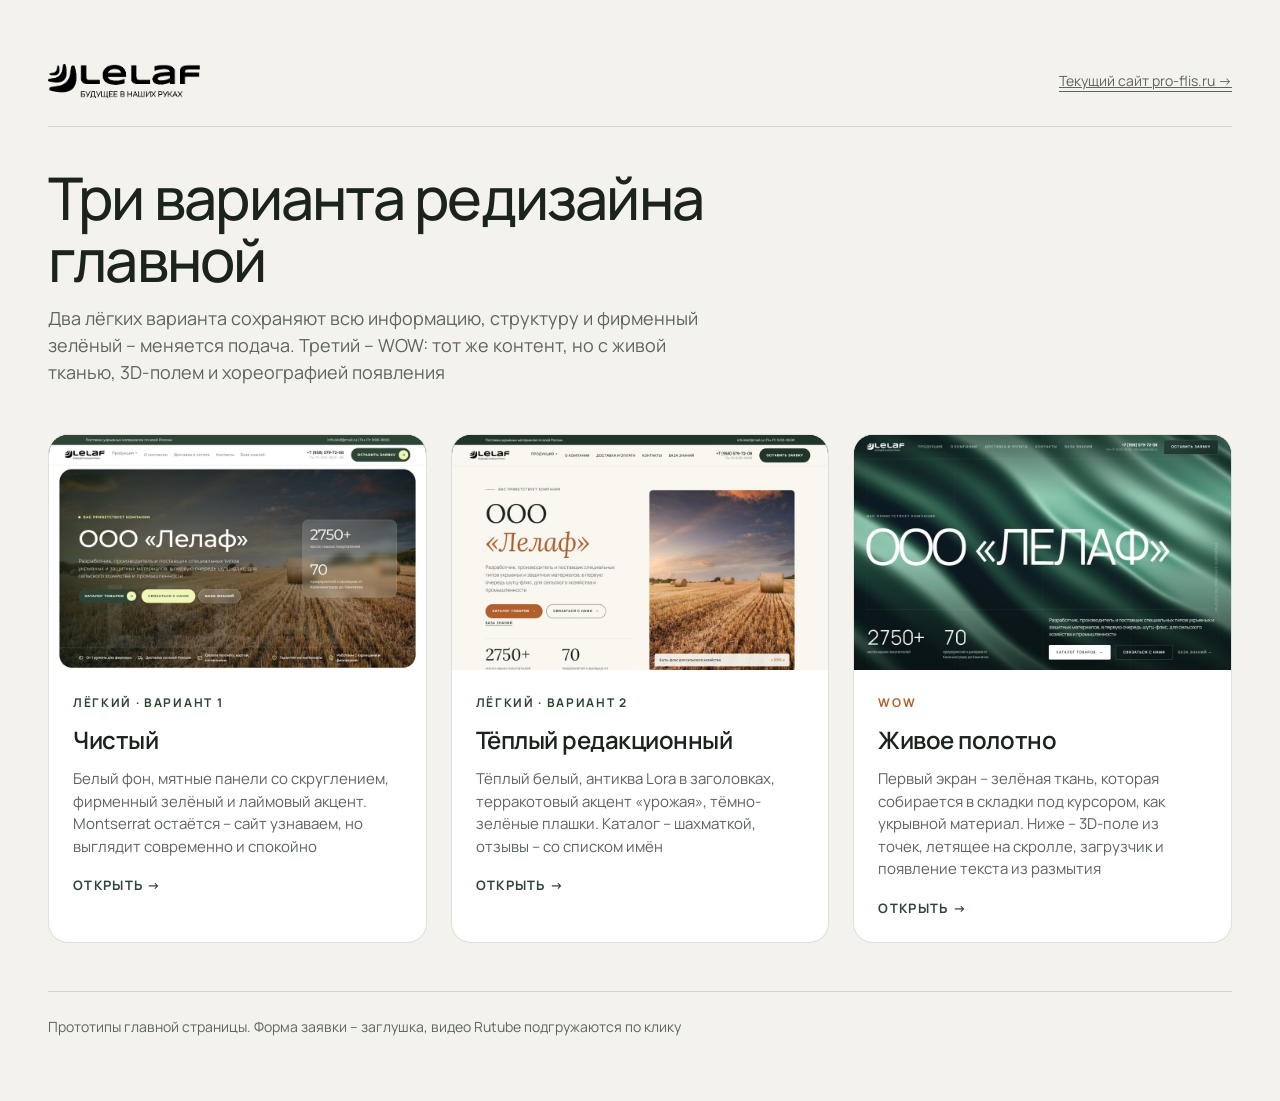
==== index.html @ 2dbfd051 "Лелаф: три варианта редизайна главной Co-Authored-By: Claude Fable 5.1 <noreply@anthropic.com>" ====
<!doctype html>
<html lang="ru">
<head>
<meta charset="utf-8">
<meta name="robots" content="noindex,nofollow">
<meta name="viewport" content="width=device-width,initial-scale=1">
<title>Лелаф – варианты редизайна</title>
<link rel="icon" href="assets/img/favicon.png">
<link rel="preconnect" href="https://fonts.googleapis.com">
<link rel="preconnect" href="https://fonts.gstatic.com" crossorigin>
<link href="https://fonts.googleapis.com/css2?family=Manrope:wght@400..700&display=swap" rel="stylesheet">
<style>
:root{--bg:#f4f2ec;--ink:#1b231d;--muted:#5d655e;--line:rgba(27,35,29,.14);--green:#2e4435}
*{box-sizing:border-box;margin:0}
body{font-family:'Manrope',system-ui,sans-serif;background:var(--bg);color:var(--ink);line-height:1.5;-webkit-font-smoothing:antialiased}
.wrap{max-width:1320px;margin:0 auto;padding:clamp(28px,5vw,72px) clamp(16px,4vw,48px)}
header{display:flex;justify-content:space-between;align-items:center;gap:20px;flex-wrap:wrap;padding-bottom:28px;border-bottom:1px solid var(--line)}
header img{height:34px}
header a{font-size:14px;color:var(--muted);border-bottom:1px solid currentColor}
h1{font-size:clamp(32px,4.6vw,64px);font-weight:500;letter-spacing:-.03em;line-height:1.05;margin:40px 0 14px;max-width:18ch}
.lead{color:var(--muted);font-size:18px;max-width:62ch}
.grid{display:grid;grid-template-columns:repeat(3,1fr);gap:24px;margin-top:48px}
.card{background:#fff;border-radius:20px;overflow:hidden;display:flex;flex-direction:column;border:1px solid var(--line);color:inherit;text-decoration:none;transition:transform .5s cubic-bezier(.2,.7,.2,1),border-color .3s}
.card:hover{transform:translateY(-6px);border-color:var(--green)}
.card figure{aspect-ratio:16/10;overflow:hidden;background:#0a1413}
.card img{width:100%;height:100%;object-fit:cover;object-position:top;display:block}
.card div{padding:24px;display:grid;gap:10px;flex:1;align-content:start}
.tag{font-size:12px;font-weight:700;letter-spacing:.14em;text-transform:uppercase;color:var(--green)}
.card.wow .tag{color:#b15f2c}
h2{font-size:24px;font-weight:600;letter-spacing:-.02em}
.card p{color:var(--muted);font-size:15px}
.go{margin-top:8px;font-weight:700;font-size:13px;letter-spacing:.1em;text-transform:uppercase;color:var(--green)}
footer{margin-top:48px;padding-top:24px;border-top:1px solid var(--line);color:var(--muted);font-size:14px}
@media (max-width:980px){.grid{grid-template-columns:1fr}}
</style>
</head>
<body>
<div class="wrap">
  <header><img src="assets/img/logo-dark.png" alt="Лелаф"><a href="https://pro-flis.ru/" target="_blank" rel="noopener">Текущий сайт pro-flis.ru →</a></header>
  <h1>Три варианта редизайна главной</h1>
  <p class="lead">Два лёгких варианта сохраняют всю информацию, структуру и фирменный зелёный – меняется подача. Третий – WOW: тот же контент, но с живой тканью, 3D-полем и хореографией появления</p>
  <div class="grid">
    <a class="card" href="v1/"><figure><img src="assets/previews/v1.jpg" alt=""></figure><div><span class="tag">Лёгкий · вариант 1</span><h2>Чистый</h2><p>Белый фон, мятные панели со скруглением, фирменный зелёный и лаймовый акцент. Montserrat остаётся – сайт узнаваем, но выглядит современно и спокойно</p><span class="go">Открыть →</span></div></a>
    <a class="card" href="v2/"><figure><img src="assets/previews/v2.jpg" alt=""></figure><div><span class="tag">Лёгкий · вариант 2</span><h2>Тёплый редакционный</h2><p>Тёплый белый, антиква Lora в заголовках, терракотовый акцент «урожая», тёмно-зелёные плашки. Каталог – шахматкой, отзывы – со списком имён</p><span class="go">Открыть →</span></div></a>
    <a class="card wow" href="wow/"><figure><img src="assets/previews/wow.jpg" alt=""></figure><div><span class="tag">WOW</span><h2>Живое полотно</h2><p>Первый экран – зелёная ткань, которая собирается в складки под курсором, как укрывной материал. Ниже – 3D-поле из точек, летящее на скролле, загрузчик и появление текста из размытия</p><span class="go">Открыть →</span></div></a>
  </div>
  <footer>Прототипы главной страницы. Форма заявки – заглушка, видео Rutube подгружаются по клику</footer>
</div>
</body>
</html>
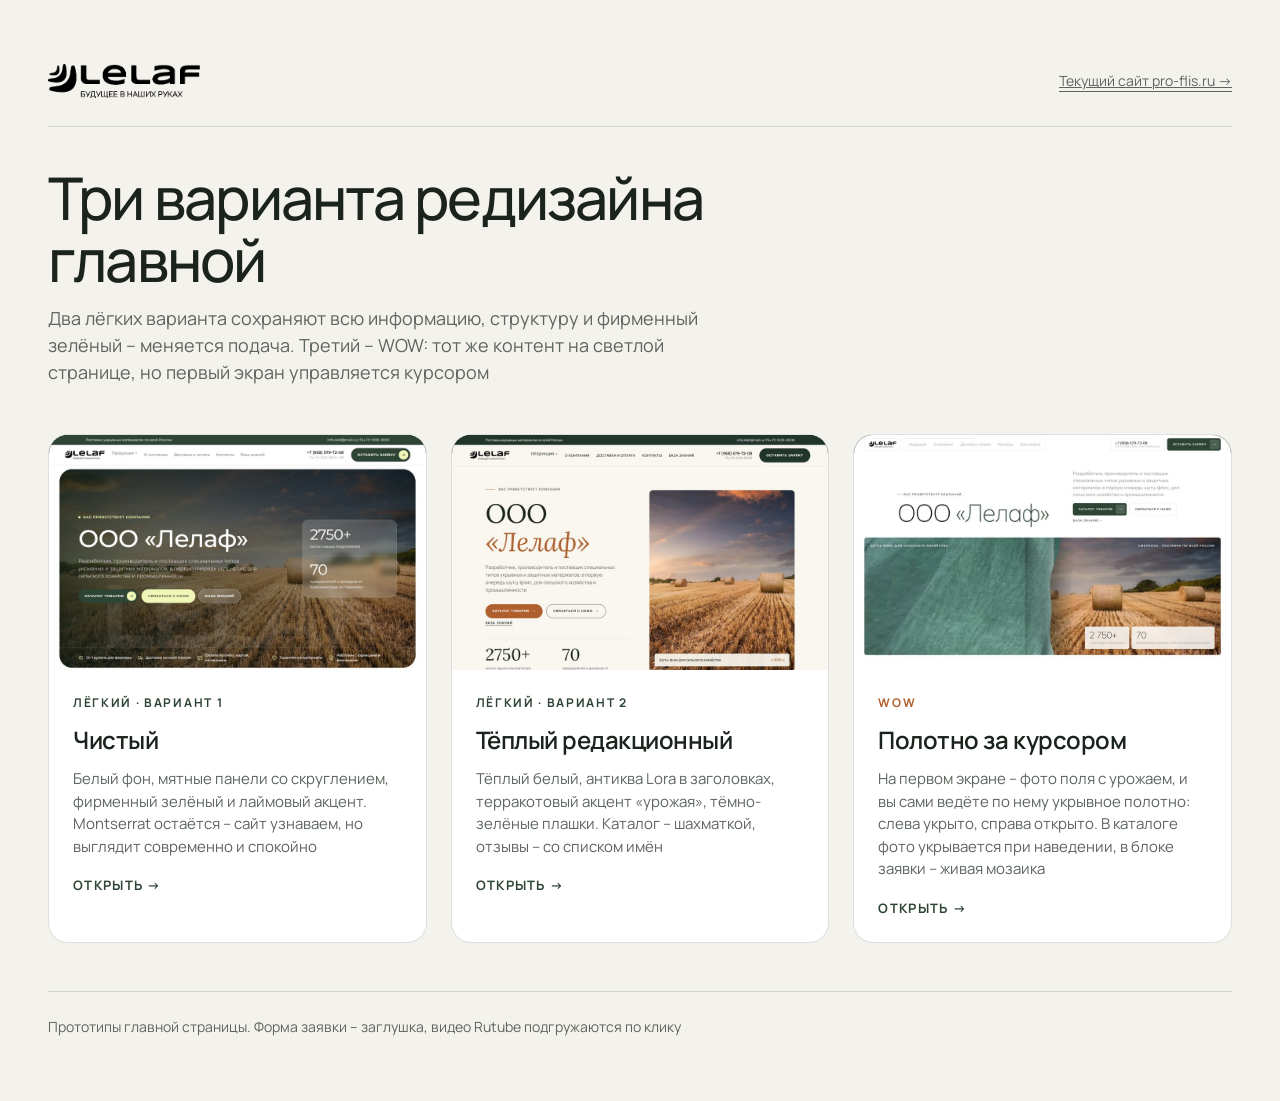
==== commit 285e863e: "WOW переделан: светлая страница и полотно за курсором Тёмный вариант «Живое полотно» отклонён: слишк" ====
--- a/index.html
+++ b/index.html
@@ -38,11 +38,11 @@
 <div class="wrap">
   <header><img src="assets/img/logo-dark.png" alt="Лелаф"><a href="https://pro-flis.ru/" target="_blank" rel="noopener">Текущий сайт pro-flis.ru →</a></header>
   <h1>Три варианта редизайна главной</h1>
-  <p class="lead">Два лёгких варианта сохраняют всю информацию, структуру и фирменный зелёный – меняется подача. Третий – WOW: тот же контент, но с живой тканью, 3D-полем и хореографией появления</p>
+  <p class="lead">Два лёгких варианта сохраняют всю информацию, структуру и фирменный зелёный – меняется подача. Третий – WOW: тот же контент на светлой странице, но первый экран управляется курсором</p>
   <div class="grid">
     <a class="card" href="v1/"><figure><img src="assets/previews/v1.jpg" alt=""></figure><div><span class="tag">Лёгкий · вариант 1</span><h2>Чистый</h2><p>Белый фон, мятные панели со скруглением, фирменный зелёный и лаймовый акцент. Montserrat остаётся – сайт узнаваем, но выглядит современно и спокойно</p><span class="go">Открыть →</span></div></a>
     <a class="card" href="v2/"><figure><img src="assets/previews/v2.jpg" alt=""></figure><div><span class="tag">Лёгкий · вариант 2</span><h2>Тёплый редакционный</h2><p>Тёплый белый, антиква Lora в заголовках, терракотовый акцент «урожая», тёмно-зелёные плашки. Каталог – шахматкой, отзывы – со списком имён</p><span class="go">Открыть →</span></div></a>
-    <a class="card wow" href="wow/"><figure><img src="assets/previews/wow.jpg" alt=""></figure><div><span class="tag">WOW</span><h2>Живое полотно</h2><p>Первый экран – зелёная ткань, которая собирается в складки под курсором, как укрывной материал. Ниже – 3D-поле из точек, летящее на скролле, загрузчик и появление текста из размытия</p><span class="go">Открыть →</span></div></a>
+    <a class="card wow" href="wow/"><figure><img src="assets/previews/wow.jpg" alt=""></figure><div><span class="tag">WOW</span><h2>Полотно за курсором</h2><p>На первом экране – фото поля с урожаем, и вы сами ведёте по нему укрывное полотно: слева укрыто, справа открыто. В каталоге фото укрывается при наведении, в блоке заявки – живая мозаика</p><span class="go">Открыть →</span></div></a>
   </div>
   <footer>Прототипы главной страницы. Форма заявки – заглушка, видео Rutube подгружаются по клику</footer>
 </div>
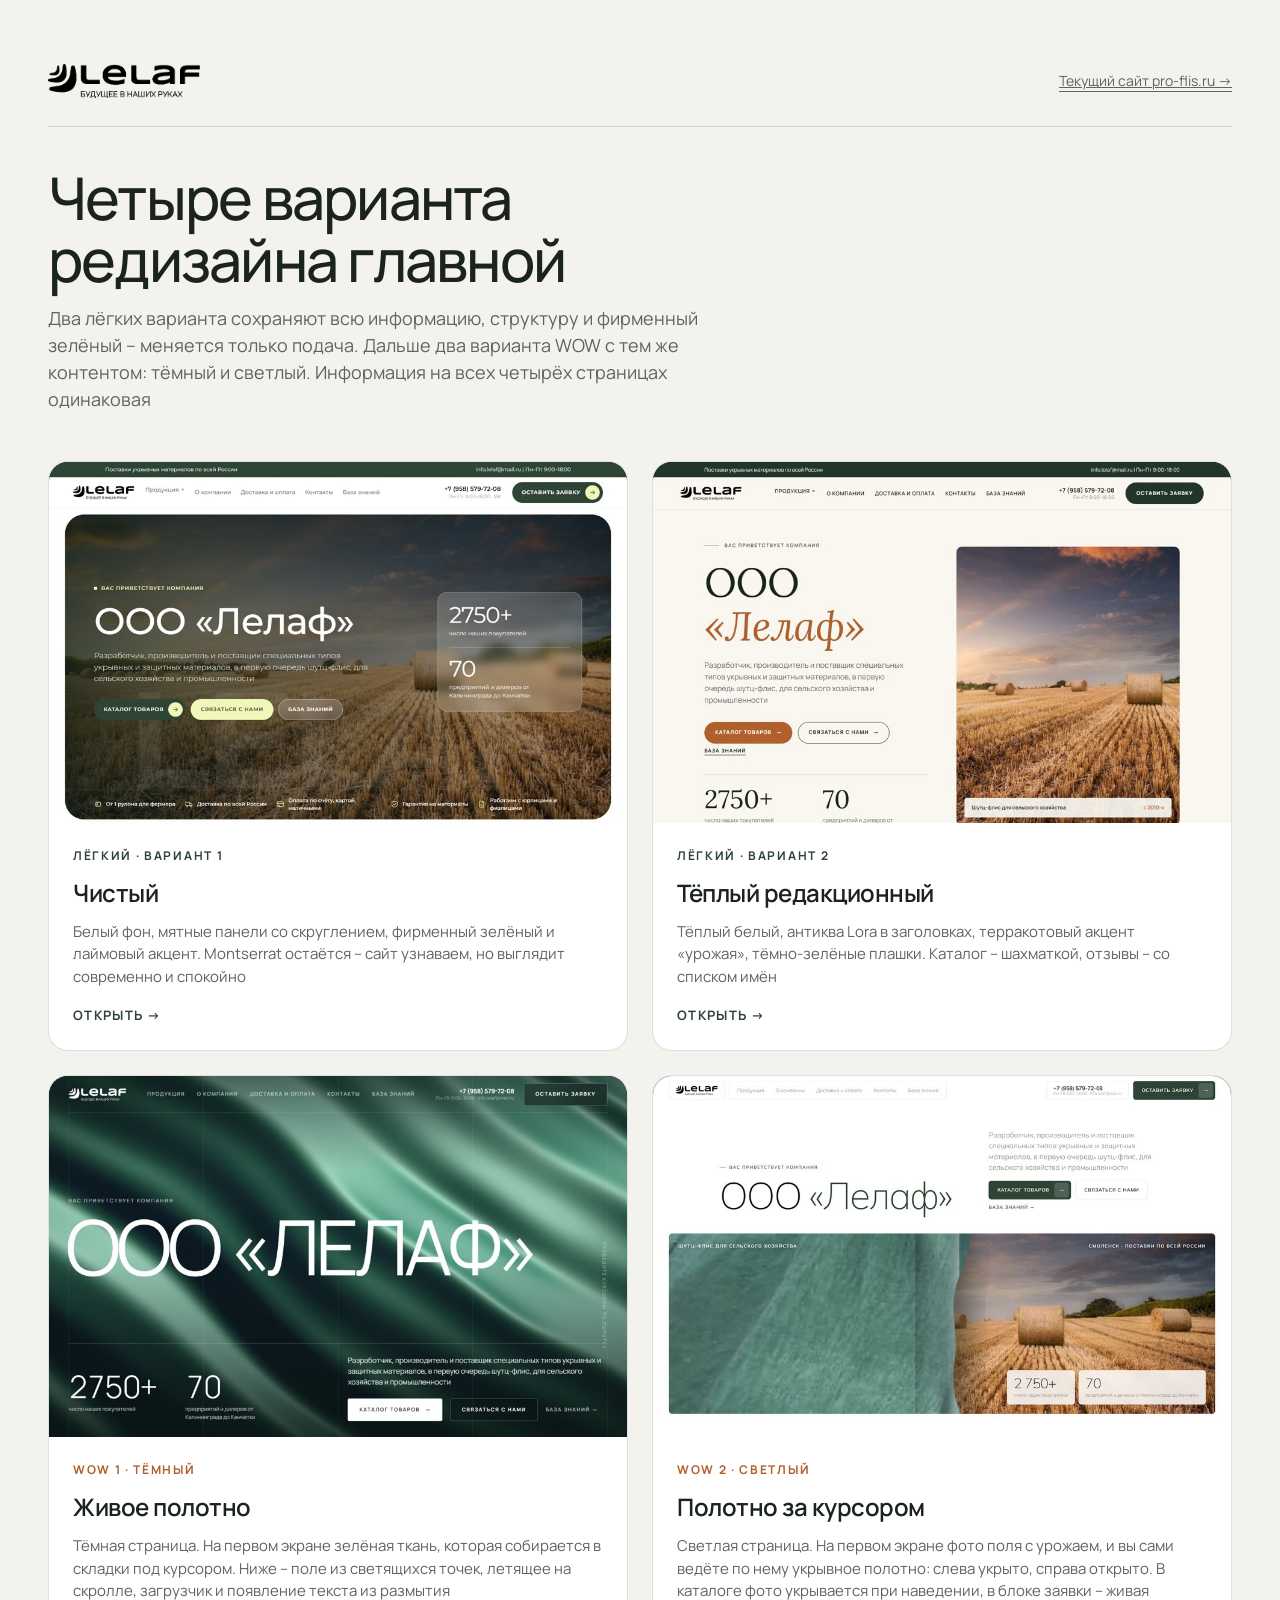
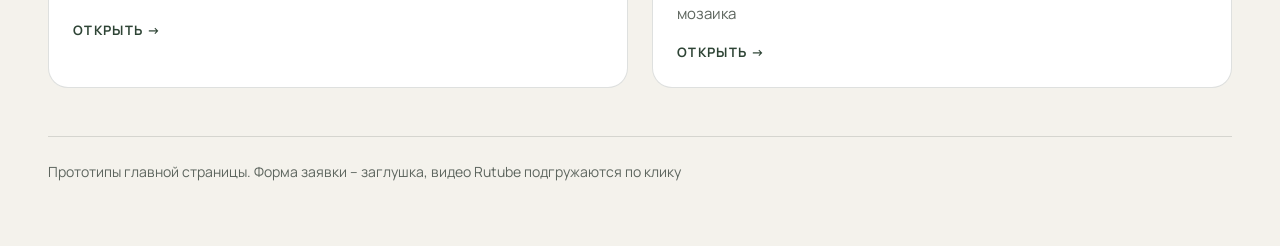
==== commit 21563b9b: "Оба WOW рядом: тёмный вернулся в wow, светлый переехал в wow2 - wow/ – «Живое полотно» как было (dra" ====
--- a/index.html
+++ b/index.html
@@ -19,30 +19,31 @@
 header a{font-size:14px;color:var(--muted);border-bottom:1px solid currentColor}
 h1{font-size:clamp(32px,4.6vw,64px);font-weight:500;letter-spacing:-.03em;line-height:1.05;margin:40px 0 14px;max-width:18ch}
 .lead{color:var(--muted);font-size:18px;max-width:62ch}
-.grid{display:grid;grid-template-columns:repeat(3,1fr);gap:24px;margin-top:48px}
+.grid{display:grid;grid-template-columns:repeat(2,1fr);gap:24px;margin-top:48px}
 .card{background:#fff;border-radius:20px;overflow:hidden;display:flex;flex-direction:column;border:1px solid var(--line);color:inherit;text-decoration:none;transition:transform .5s cubic-bezier(.2,.7,.2,1),border-color .3s}
 .card:hover{transform:translateY(-6px);border-color:var(--green)}
 .card figure{aspect-ratio:16/10;overflow:hidden;background:#0a1413}
 .card img{width:100%;height:100%;object-fit:cover;object-position:top;display:block}
 .card div{padding:24px;display:grid;gap:10px;flex:1;align-content:start}
 .tag{font-size:12px;font-weight:700;letter-spacing:.14em;text-transform:uppercase;color:var(--green)}
-.card.wow .tag{color:#b15f2c}
+.card.wow .tag,.card.wow2 .tag{color:#b15f2c}
 h2{font-size:24px;font-weight:600;letter-spacing:-.02em}
 .card p{color:var(--muted);font-size:15px}
 .go{margin-top:8px;font-weight:700;font-size:13px;letter-spacing:.1em;text-transform:uppercase;color:var(--green)}
 footer{margin-top:48px;padding-top:24px;border-top:1px solid var(--line);color:var(--muted);font-size:14px}
-@media (max-width:980px){.grid{grid-template-columns:1fr}}
+@media (max-width:820px){.grid{grid-template-columns:1fr}}
 </style>
 </head>
 <body>
 <div class="wrap">
   <header><img src="assets/img/logo-dark.png" alt="Лелаф"><a href="https://pro-flis.ru/" target="_blank" rel="noopener">Текущий сайт pro-flis.ru →</a></header>
-  <h1>Три варианта редизайна главной</h1>
-  <p class="lead">Два лёгких варианта сохраняют всю информацию, структуру и фирменный зелёный – меняется подача. Третий – WOW: тот же контент на светлой странице, но первый экран управляется курсором</p>
+  <h1>Четыре варианта редизайна главной</h1>
+  <p class="lead">Два лёгких варианта сохраняют всю информацию, структуру и фирменный зелёный – меняется только подача. Дальше два варианта WOW с тем же контентом: тёмный и светлый. Информация на всех четырёх страницах одинаковая</p>
   <div class="grid">
     <a class="card" href="v1/"><figure><img src="assets/previews/v1.jpg" alt=""></figure><div><span class="tag">Лёгкий · вариант 1</span><h2>Чистый</h2><p>Белый фон, мятные панели со скруглением, фирменный зелёный и лаймовый акцент. Montserrat остаётся – сайт узнаваем, но выглядит современно и спокойно</p><span class="go">Открыть →</span></div></a>
     <a class="card" href="v2/"><figure><img src="assets/previews/v2.jpg" alt=""></figure><div><span class="tag">Лёгкий · вариант 2</span><h2>Тёплый редакционный</h2><p>Тёплый белый, антиква Lora в заголовках, терракотовый акцент «урожая», тёмно-зелёные плашки. Каталог – шахматкой, отзывы – со списком имён</p><span class="go">Открыть →</span></div></a>
-    <a class="card wow" href="wow/"><figure><img src="assets/previews/wow.jpg" alt=""></figure><div><span class="tag">WOW</span><h2>Полотно за курсором</h2><p>На первом экране – фото поля с урожаем, и вы сами ведёте по нему укрывное полотно: слева укрыто, справа открыто. В каталоге фото укрывается при наведении, в блоке заявки – живая мозаика</p><span class="go">Открыть →</span></div></a>
+    <a class="card wow" href="wow/"><figure><img src="assets/previews/wow.jpg" alt=""></figure><div><span class="tag">WOW 1 · тёмный</span><h2>Живое полотно</h2><p>Тёмная страница. На первом экране зелёная ткань, которая собирается в складки под курсором. Ниже – поле из светящихся точек, летящее на скролле, загрузчик и появление текста из размытия</p><span class="go">Открыть →</span></div></a>
+    <a class="card wow2" href="wow2/"><figure><img src="assets/previews/wow2.jpg" alt=""></figure><div><span class="tag">WOW 2 · светлый</span><h2>Полотно за курсором</h2><p>Светлая страница. На первом экране фото поля с урожаем, и вы сами ведёте по нему укрывное полотно: слева укрыто, справа открыто. В каталоге фото укрывается при наведении, в блоке заявки – живая мозаика</p><span class="go">Открыть →</span></div></a>
   </div>
   <footer>Прототипы главной страницы. Форма заявки – заглушка, видео Rutube подгружаются по клику</footer>
 </div>
